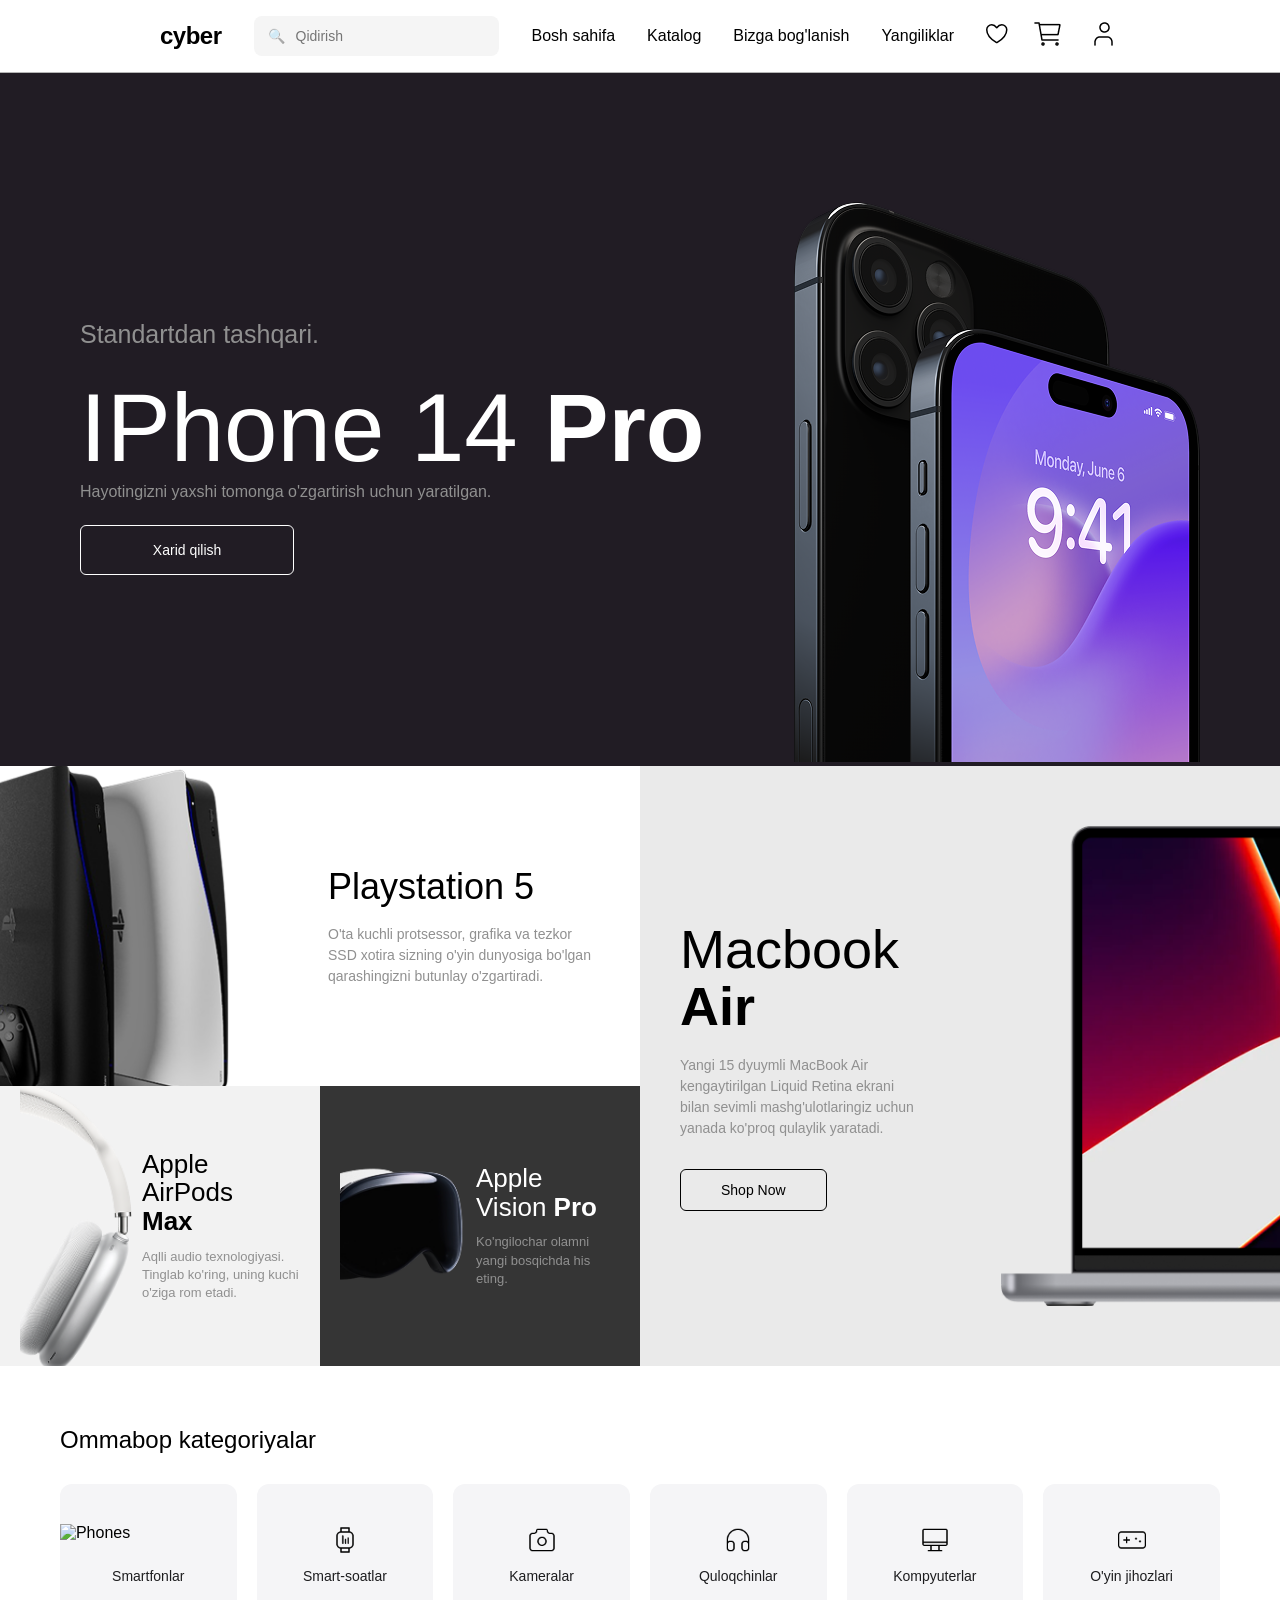
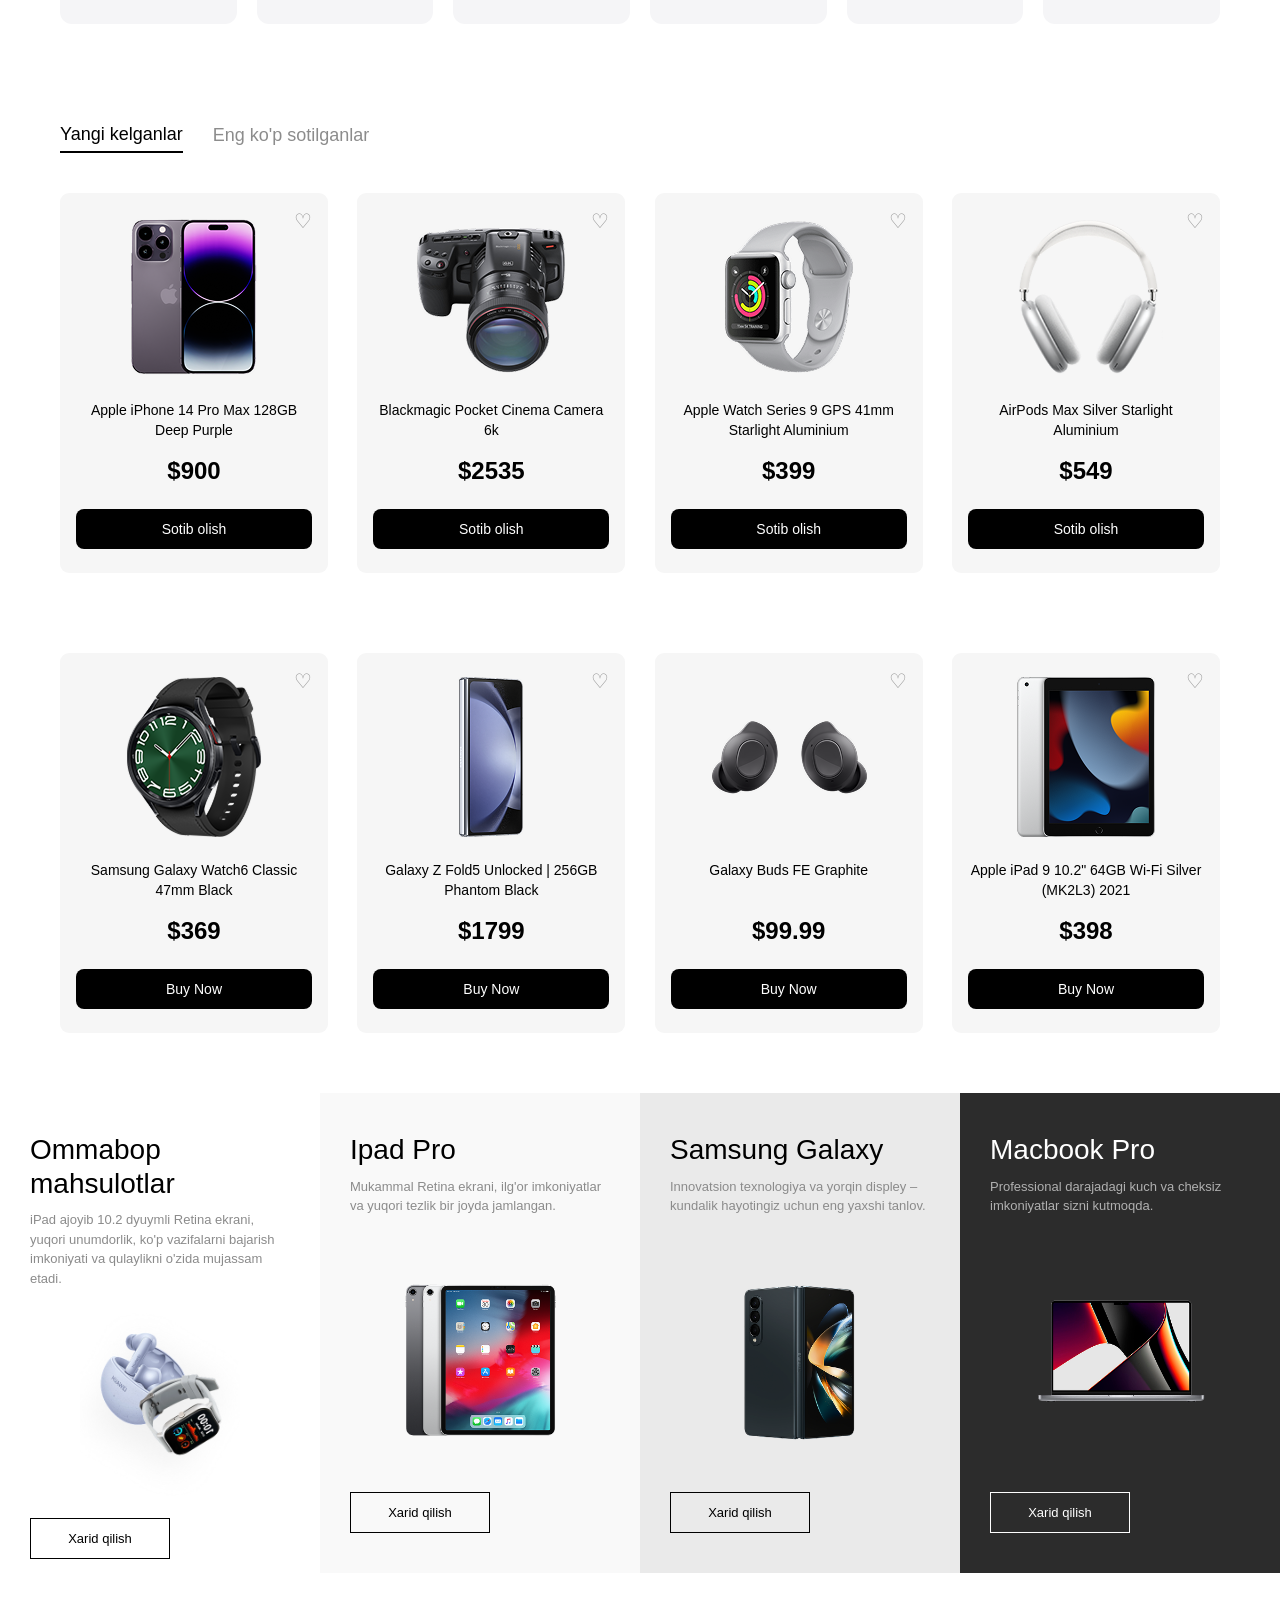
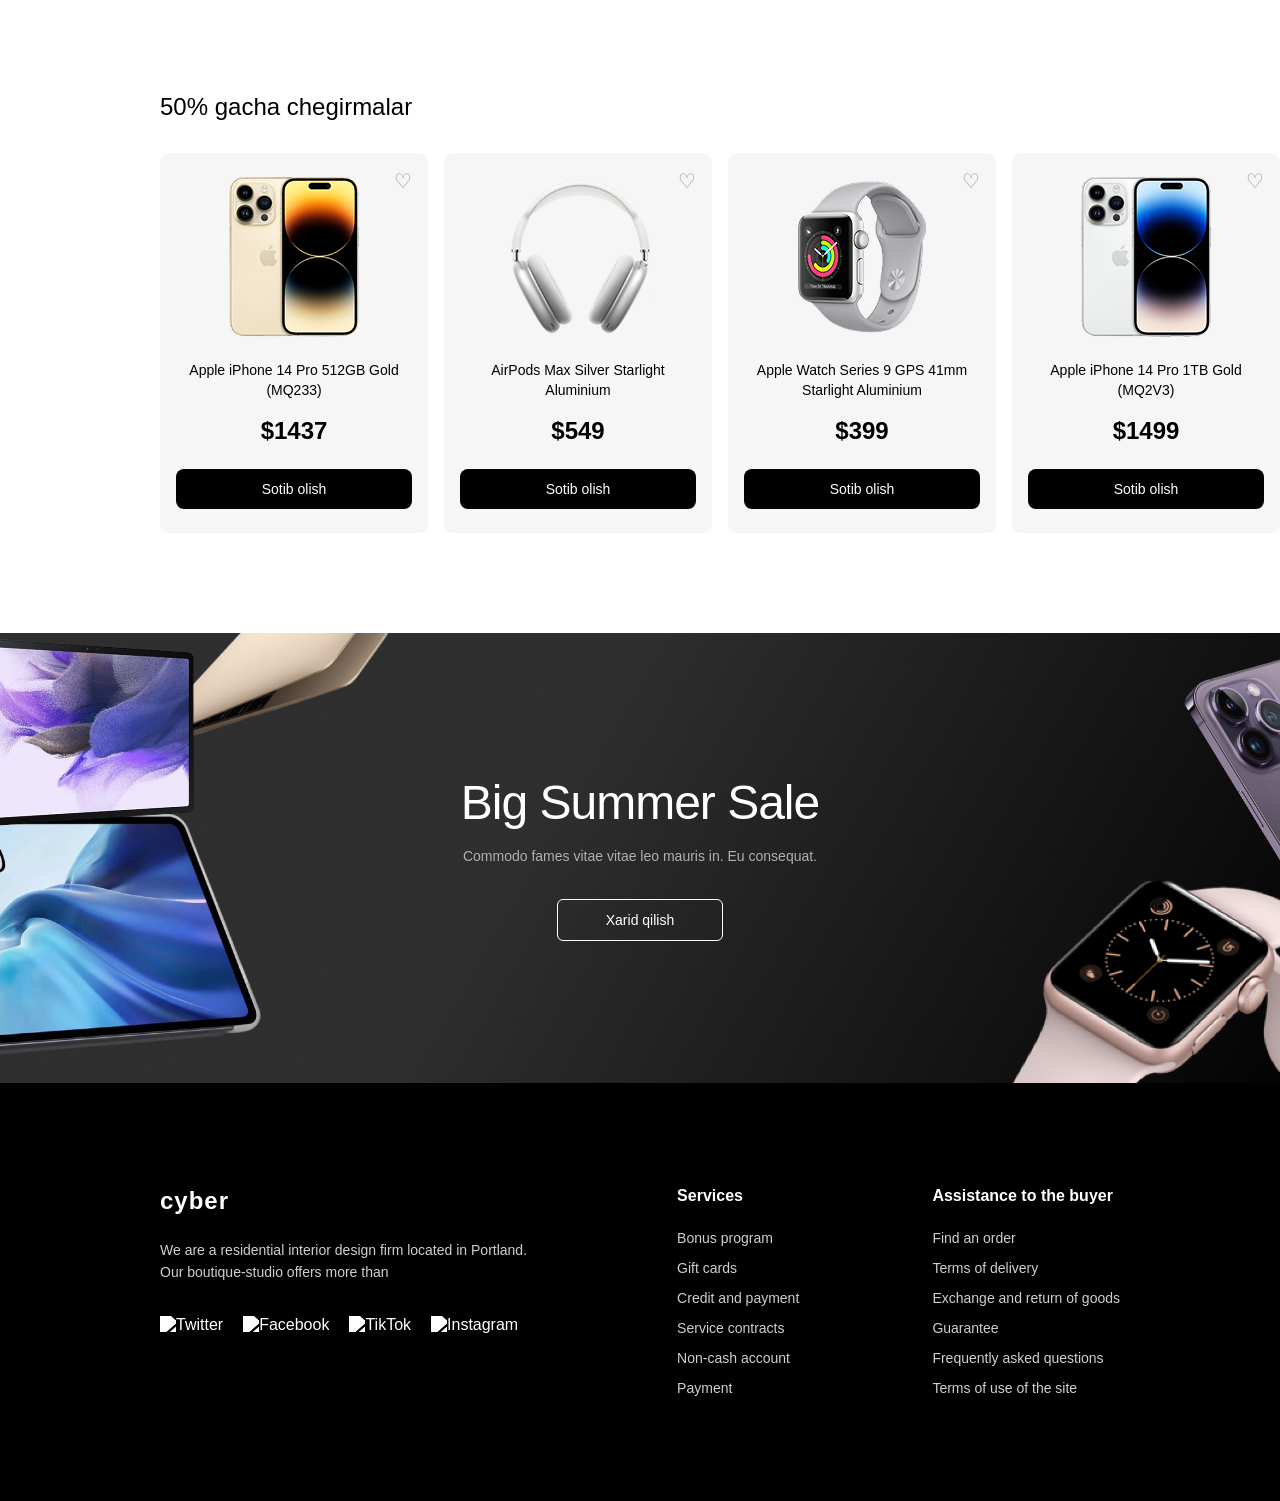
==== index.html @ 82183ee5 "loiha" ====
<!DOCTYPE html>
<html lang="en">

<head>
    <meta charset="UTF-8">
    <meta name="viewport" content="width=device-width, initial-scale=1.0">
    <title>Document</title>
    <link rel="stylesheet" href="./style.css">
    <script src="https://cdnjs.cloudflare.com/ajax/libs/jquery/3.6.0/jquery.min.js"></script>

    <link rel="stylesheet" href="https://cdnjs.cloudflare.com/ajax/libs/OwlCarousel2/2.3.4/assets/owl.carousel.min.css">
    <link rel="stylesheet"
        href="https://cdnjs.cloudflare.com/ajax/libs/OwlCarousel2/2.3.4/assets/owl.theme.default.min.css">
</head>

<body>
    <header class="header">
        <div class="header-container">
            <a href="index.html" class="logo">cyber</a>
            <div class="search-box">
                <input type="text" placeholder="Qidirish">
            </div>
            <nav class="nav">
                <a href="index.html">Bosh sahifa</a>
                <a href="products.html" class="ctive">Katalog</a>
                <a href="details.html">Bizga bog'lanish</a>
                <a href="#">Yangiliklar</a>
            </nav>
            <div class="header-icons">
                <a href="#"><img src="./images/Vector.svg" alt=""></a>
                <a href="#"><img src="./images/Cart.png" alt=""></a>
                <a href="#"><img src="./images/User.png" alt=""></a>
            </div>
        </div>
    </header>
    <main>
        <section id="hero">
            <div class="shop">
                <div class="left-side">
                    <p>Standartdan tashqari.</p>
                    <h1>IPhone 14 <span class="Pro">Pro</span></h1>
                    <p> Hayotingizni yaxshi tomonga o'zgartirish uchun yaratilgan.</p>
                    <form action="products.html">
                        <button type="submit" class="buy-btn">Xarid qilish</button>
                    </form>
                </div>
                <div class="right-side">
                    <img src="./images/Iphone Image.png" alt="">
                </div>
            </div>
        </section>
        <section class="hero-section">
            <div class="hero-container">

                <div class="hero-left">
                    <div class="hero-card hero-card--ps5">
                        <div class="hero-card__image-wrapper">
                            <img class="hero-card__image" src="./images/PlayStation.png" alt="PlayStation 5">
                        </div>
                        <div class="hero-card__content">
                            <h2 class="hero-card__title">Playstation 5</h2>
                            <p class="hero-card__description">O'ta kuchli protsessor, grafika va tezkor SSD xotira
                                sizning o'yin dunyosiga bo'lgan qarashingizni butunlay o'zgartiradi.</p>
                        </div>
                    </div>

                    <div class="hero-bottom-grid">
                        <div class="hero-card hero-card--airpods">
                            <div class="hero-card__image-wrapper">
                                <img class="hero-card__image" src="./images/hero__gnfk5g59t0qe_xlarge_2x 1.png"
                                    alt="Apple AirPods Max">
                            </div>
                            <div class="hero-card__content">
                                <h2 class="hero-card__title">Apple<br>AirPods<br><strong>Max</strong></h2>
                                <p class="hero-card__description">Aqlli audio texnologiyasi. Tinglab ko'ring, uning
                                    kuchi o'ziga rom etadi.</p>
                            </div>
                        </div>

                        <div class="hero-card hero-card--vision">
                            <div class="hero-card__image-wrapper">
                                <img class="hero-card__image" src="./images/image 36.png" alt="Apple Vision Pro">
                            </div>
                            <div class="hero-card__content">
                                <h2 class="hero-card__title">Apple<br>Vision <strong>Pro</strong></h2>
                                <p class="hero-card__description">Ko'ngilochar olamni yangi bosqichda his eting.</p>
                            </div>
                        </div>
                    </div>
                </div>

                <div class="hero-right">
                    <div class="hero-card hero-card--macbook">
                        <div class="hero-card__content">
                            <h2 class="hero-card__title">Macbook<br><strong>Air</strong></h2>
                            <p class="hero-card__description">Yangi 15 dyuymli MacBook Air kengaytirilgan Liquid Retina
                                ekrani bilan sevimli mashg'ulotlaringiz uchun yanada ko'proq qulaylik yaratadi.</p>
                            <button class="hero-card__btn">Shop Now</button>
                        </div>
                        <div class="hero-card__image-wrapper">
                            <img class="hero-card__image" src="./images/MacBook Pro 14.png" alt="MacBook Air">
                        </div>
                    </div>
                </div>

            </div>
        </section>
        <section class="category-section">
            <div class="category-container">
                <div class="category-header">
                    <h2>Ommabop kategoriyalar</h2>
                </div>
                <div class="owl-carousel owl-theme category-carousel">
                    <div class="category-card">
                        <img src="./images/phones.png" alt="Phones">
                        <span>Smartfonlar</span>
                    </div>
                    <div class="category-card">
                        <img src="./images/Smart Watches.png" alt="Smart Watches">
                        <span>Smart-soatlar</span>
                    </div>
                    <div class="category-card">
                        <img src="./images/Cameras.png" alt="Cameras">
                        <span>Kameralar</span>
                    </div>
                    <div class="category-card">
                        <img src="./images/Headphones.png" alt="Headphones">
                        <span>Quloqchinlar</span>
                    </div>
                    <div class="category-card">
                        <img src="./images/Computers.png" alt="Computers">
                        <span>Kompyuterlar</span>
                    </div>
                    <div class="category-card">
                        <img src="./images/Gaming.png" alt="Gaming">
                        <span>O'yin jihozlari</span>
                    </div>
                </div>
            </div>
        </section>
        <section class="products-section">
            <div class="products-container">

                <div class="products-tabs">
                    <button class="tab-btn active">Yangi kelganlar</button>
                    <button class="tab-btn">Eng ko'p sotilganlar</button>
                    <button class="tab-btn"></button>
                </div>

                <div class="products-grid">
                    <div class="product-card">
                        <button class="wishlist-btn">♡</button>
                        <div class="product-img-box">
                            <img src="./images/Iphone 14 pro 1.png" alt="iPhone 14 Pro">
                        </div>
                        <h3 class="product-title">Apple iPhone 14 Pro Max 128GB Deep Purple</h3>
                        <div class="product-price">$900</div>
                        <form action="./products.html">
                            <button type="submit" class="buy-btn">Sotib olish</button>
                        </form>
                    </div>
                    <div class="product-card">
                        <button class="wishlist-btn">♡</button>
                        <div class="product-img-box">
                            <img src="./images/Iphone 14 pro 1 (1).png" alt="Camera">
                        </div>
                        <h3 class="product-title">Blackmagic Pocket Cinema Camera 6k</h3>
                        <div class="product-price">$2535</div>
                        <form action="./products.html">
                            <button type="submit" class="buy-btn">Sotib olish</button>
                        </form>
                    </div>
                    <div class="product-card">
                        <button class="wishlist-btn">♡</button>
                        <div class="product-img-box">
                            <img src="./images/Iphone 14 pro 1 (2).png" alt="Apple Watch">
                        </div>
                        <h3 class="product-title">Apple Watch Series 9 GPS 41mm Starlight Aluminium</h3>
                        <div class="product-price">$399</div>
                        <form action="./products.html">
                            <button type="submit" class="buy-btn">Sotib olish</button>
                        </form>
                    </div>
                    <div class="product-card">
                        <button class="wishlist-btn">♡</button>
                        <div class="product-img-box">
                            <img src="./images/Iphone 14 pro 1 (3).png" alt="AirPods Max">
                        </div>
                        <h3 class="product-title">AirPods Max Silver Starlight Aluminium</h3>
                        <div class="product-price">$549</div>
                        <form action="./products.html">
                            <button type="submit" class="buy-btn">Sotib olish</button>
                        </form>
                    </div>

                </div>
            </div>
        </section>
        <section class="products-section">
            <div class="products-container">

                <div class="products-grid">
                    <div class="product-card">
                        <button class="wishlist-btn">♡</button>
                        <div class="product-img-box">
                            <img src="./images/Iphone 14 pro 1 (4).png" alt="Samsung Galaxy Watch">
                        </div>
                        <h3 class="product-title">Samsung Galaxy Watch6 Classic 47mm Black</h3>
                        <div class="product-price">$369</div>
                        <form action="./products.html">
                            <button type="submit" class="buy-btn">Buy Now</button>
                        </form>
                    </div>
                    <div class="product-card">
                        <button class="wishlist-btn">♡</button>
                        <div class="product-img-box">
                            <img src="./images/Iphone 14 pro 1 (5).png" alt="Galaxy Z Fold5">
                        </div>
                        <h3 class="product-title">Galaxy Z Fold5 Unlocked | 256GB Phantom Black</h3>
                        <div class="product-price">$1799</div>
                        <form action="./products.html">
                            <button type="submit" class="buy-btn">Buy Now</button>
                        </form>
                    </div>
                    <div class="product-card">
                        <button class="wishlist-btn">♡</button>
                        <div class="product-img-box">
                            <img src="./images/Iphone 14 pro 1 (6).png" alt="Galaxy Buds FE">
                        </div>
                        <h3 class="product-title">Galaxy Buds FE Graphite</h3>
                        <div class="product-price">$99.99</div>
                        <form action="./products.html">
                            <button type="submit" class="buy-btn">Buy Now</button>
                        </form>
                    </div>
                    <div class="product-card">
                        <button class="wishlist-btn">♡</button>
                        <div class="product-img-box">
                            <img src="./images/Iphone 14 pro 1 (7).png" alt="Apple iPad">
                        </div>
                        <h3 class="product-title">Apple iPad 9 10.2" 64GB Wi-Fi Silver (MK2L3) 2021</h3>
                        <div class="product-price">$398</div>
                        <form action="./products.html">
                            <button type="submit" class="buy-btn">Buy Now</button>
                        </form>
                    </div>

                </div>
            </div>
            <section class="popular-section">
                <div class="popular-container">
                    <div class="popular-grid">

                        <div class="popular-card popular-card-1">
                            <div class="popular-content">
                                <h3 class="popular-title">Ommabop<br>mahsulotlar</h3>
                                <p class="popular-desc">iPad ajoyib 10.2 dyuymli Retina ekrani, yuqori unumdorlik, ko'p
                                    vazifalarni bajarish imkoniyati va qulaylikni o'zida mujassam etadi.</p>
                            </div>
                            <div class="popular-img-box">
                                <img src="./images/Group 1.png" alt="Popular Products">
                            </div>
                            <button class="shop-btn">Xarid qilish</button>
                        </div>

                        <div class="popular-card popular-card-2">
                            <div class="popular-content">
                                <h3 class="popular-title">Ipad Pro</h3>
                                <p class="popular-desc">Mukammal Retina ekrani, ilg'or imkoniyatlar va yuqori tezlik bir
                                    joyda jamlangan.</p>
                            </div>
                            <div class="popular-img-box">
                                <img src="./images/image 64.png" alt="Ipad Pro">
                            </div>
                            <button class="shop-btn">Xarid qilish</button>
                        </div>

                        <div class="popular-card popular-card-3">
                            <div class="popular-content">
                                <h3 class="popular-title">Samsung Galaxy</h3>
                                <p class="popular-desc">Innovatsion texnologiya va yorqin displey – kundalik hayotingiz
                                    uchun eng yaxshi tanlov.</p>
                            </div>
                            <div class="popular-img-box">
                                <img src="./images/image 41.png" alt="Samsung Galaxy">
                            </div>
                            <button class="shop-btn">Xarid qilish</button>
                        </div>

                        <div class="popular-card popular-card-4">
                            <div class="popular-content">
                                <h3 class="popular-title">Macbook Pro</h3>
                                <p class="popular-desc">Professional darajadagi kuch va cheksiz imkoniyatlar sizni
                                    kutmoqda.</p>
                            </div>
                            <div class="popular-img-box">
                                <img src="./images/Macbook 1.png" alt="Macbook Pro">
                            </div>
                            <button class="shop-btn shop-btn-light">Xarid qilish</button>
                        </div>

                    </div>
                </div>
            </section>
            <section class="discounts-section">
                <div class="discounts-container">
                    <h2 class="discounts-title">50% gacha chegirmalar</h2>

                    <div class="products-grid">

                        <div class="product-card">
                            <button class="wishlist-btn">♡</button>
                            <div class="product-img-box">
                                <img src="./images/Iphone 14 pro 1 (8).png" alt="Apple iPhone 14 Pro 512GB Gold">
                            </div>
                            <h3 class="product-title">Apple iPhone 14 Pro 512GB Gold (MQ233)</h3>
                            <div class="product-price">$1437</div>
                            <form action="./products.html">
                                <button type="submit" class="buy-btn">Sotib olish</button>
                            </form>
                        </div>

                        <div class="product-card">
                            <button class="wishlist-btn">♡</button>
                            <div class="product-img-box">
                                <img src="./images/Iphone 14 pro 1 (9).png" alt="AirPods Max Silver">
                            </div>
                            <h3 class="product-title">AirPods Max Silver Starlight Aluminium</h3>
                            <div class="product-price">$549</div>
                            <form action="./products.html">
                                <button type="submit" class="buy-btn">Sotib olish</button>
                            </form>
                        </div>

                        <div class="product-card">
                            <button class="wishlist-btn">♡</button>
                            <div class="product-img-box">
                                <img src="./images/Iphone 14 pro 1 (10).png" alt="Apple Watch Series 9">
                            </div>
                            <h3 class="product-title">Apple Watch Series 9 GPS 41mm Starlight Aluminium</h3>
                            <div class="product-price">$399</div>
                            <form action="./products.html">
                                <button type="submit" class="buy-btn">Sotib olish</button>
                            </form>
                        </div>

                        <div class="product-card">
                            <button class="wishlist-btn">♡</button>
                            <div class="product-img-box">
                                <img src="./images/Iphone 14 pro 1 (11).png" alt="Apple iPhone 14 Pro 1TB Gold">
                            </div>
                            <h3 class="product-title">Apple iPhone 14 Pro 1TB Gold (MQ2V3)</h3>
                            <div class="product-price">$1499</div>
                            <form action="./products.html">
                                <button type="submit" class="buy-btn">Sotib olish</button>
                            </form>
                        </div>

                    </div>
                </div>
            </section>
        </section>
        <section class="summer-sale-section">
            <div class="summer-sale-container">
                <div class="summer-sale-content">
                    <h2 class="summer-sale-title">Big Summer Sale</h2>
                    <p class="summer-sale-desc">Commodo fames vitae vitae leo mauris in. Eu consequat.</p>
                    <form action="products.html">
                        <button type="submit" class="summer-sale-btn">Xarid qilish</button>
                    </form>
                </div>
            </div>
        </section>
        <footer class="footer-section">
            <div class="footer-container">
                <div class="footer-col-brand">
                    <a href="#" class="footer-logo">cyber</a>
                    <p class="footer-desc">
                        We are a residential interior design firm located in Portland. Our boutique-studio offers more
                        than
                    </p>
                    <div class="social-links">
                        <a href="#" class="social-icon"><img src="./images/twitter.png" alt="Twitter"></a>
                        <a href="#" class="social-icon"><img src="./images/facebook.png" alt="Facebook"></a>
                        <a href="#" class="social-icon"><img src="./images/tiktok.png" alt="TikTok"></a>
                        <a href="#" class="social-icon"><img src="./images/instagram.png" alt="Instagram"></a>
                    </div>
                </div>
                <div class="footer-col">
                    <h3 class="footer-title">Services</h3>
                    <ul class="footer-menu">
                        <li><a href="#">Bonus program</a></li>
                        <li><a href="#">Gift cards</a></li>
                        <li><a href="#">Credit and payment</a></li>
                        <li><a href="#">Service contracts</a></li>
                        <li><a href="#">Non-cash account</a></li>
                        <li><a href="#">Payment</a></li>
                    </ul>
                </div>
                <div class="footer-col">
                    <h3 class="footer-title">Assistance to the buyer</h3>
                    <ul class="footer-menu">
                        <li><a href="#">Find an order</a></li>
                        <li><a href="#">Terms of delivery</a></li>
                        <li><a href="#">Exchange and return of goods</a></li>
                        <li><a href="#">Guarantee</a></li>
                        <li><a href="#">Frequently asked questions</a></li>
                        <li><a href="#">Terms of use of the site</a></li>
                    </ul>
                </div>

            </div>
        </footer>
    </main>




    <script src="https://cdnjs.cloudflare.com/ajax/libs/OwlCarousel2/2.3.4/owl.carousel.min.js"></script>

    <script>
        $(document).ready(function () {
            $(".category-carousel").owlCarousel({
                loop: true,
                margin: 20,
                nav: true,
                dots: false,
                autoplay: true,
                autoplayTimeout: 3000,
                responsive: {
                    0: { items: 2 },
                    600: { items: 4 },
                    1000: { items: 6 }
                }
            });
        });
    </script>
</body>

</html>
---- style.css ----
* {
    margin: 0;
    padding: 0;
    box-sizing: border-box;
    font-family: sans-serif;
}

.container {
    width: 1440px;
    margin-left: auto;
    margin-right: auto;
}

ul {
    display: flex;
    gap: 52px;
    list-style: none;
}

a {
    text-decoration: none;
    color: black;
}

.navbar {
    width: 1440px;
    z-index: 1;
    background-color: white;
    position: fixed;
    padding: 26px 160px;
    gap: 56px;
    display: flex;
    align-items: center;
    justify-content: space-between;
}

.product-card form {
    width: 100%;
}

.left-side form {
    width: 30%;
}

.hero-card__content form {
    width: 40%;
}

.buy-btn {
    width: 100%;
    background-color: #000000;
    color: #ffffff;
    border: none;
    border-radius: 8px;
    padding: 12px 0;
    font-size: 14px;
    font-weight: 500;
    cursor: pointer;
    transition: background-color 0.2s;
}

.header {
    position: fixed;
    z-index: 1;
    width: 100%;
    background-color: #ffffff;
    border-bottom: 1px solid #b5b5b5;
    padding: 16px 0;
}

.header-container {
    max-width: 1440px;
    margin: 0 auto;
    padding: 0 160px;
    display: flex;
    align-items: center;
    justify-content: space-between;
    gap: 32px;
}

.logo {
    font-size: 24px;
    font-weight: 700;
    color: #000000;
    text-decoration: none;
    letter-spacing: -0.5px;
}

.search-box {
    flex: 1;
    max-width: 372px;
    position: relative;
}

.search-box input {
    width: 100%;
    padding: 12px 16px 12px 42px;
    background-color: #f5f5f5;
    border: none;
    border-radius: 8px;
    font-size: 14px;
    outline: none;
}

.search-box::before {
    content: "🔍";
    position: absolute;
    left: 14px;
    top: 50%;
    transform: translateY(-50%);
    font-size: 14px;
    opacity: 0.5;
}

.nav {
    display: flex;
    align-items: center;
    gap: 32px;
}

.nav a {
    font-size: 16px;
    font-weight: 500;
    color: #000000;
    text-decoration: none;
    transition: opacity 0.2s;
}

.nav a:hover {
    opacity: 0.7;
}

.nav a.active {
    font-weight: 600;
}

.header-icons {
    display: flex;
    align-items: center;
    gap: 24px;
}

.header-icons a {
    font-size: 20px;
    text-decoration: none;
    color: #000000;
}

#hero {
    background-color: #211C24;
}

.shop {
    display: flex;
    align-items: center;
    justify-content: center;
}

.left-side {
    width: 714px;
    height: 256px;
}

.left-side p {
    color: #909090;
}

.left-side p:first-child {
    font-size: 25px;
}

.left-side p:last-child {
    margin-top: 24px;
    font-size: 25px;
}

.left-side h1 {
    margin-top: 24px;
    font-size: 96px;
    font-weight: 100;
    color: white;
}

.Pro {
    font-size: 96px;
    font-weight: 600;
}


.left-side button {
    cursor: pointer;
    padding: 16px 56px;
    background-color: #211C24;
    color: white;
    border: 1px solid white;
    border-radius: 6px;
    margin-top: 24px;
}

#hero {
    padding-top: 130px;
}

.hero-section {
    width: 100%;
    background-color: #ffffff;
}

.hero-container {
    display: flex;
    width: 100%;
    max-width: 1440px;
    margin: 0 auto;
}

.hero-left {
    display: flex;
    flex-direction: column;
    width: 50%;
}

.hero-right {
    width: 50%;
}

.hero-card {
    display: flex;
    align-items: center;
    overflow: hidden;
}

.hero-card--ps5 {
    background-color: #ffffff;
    height: 320px;
}

.hero-card--ps5 .hero-card__image-wrapper {
    width: 45%;
    height: 100%;
}

.hero-card--ps5 .hero-card__image {
    width: 100%;
    height: 100%;
    object-fit: cover;
}

.hero-card--ps5 .hero-card__content {
    width: 55%;
    padding: 40px;
}

.hero-card--ps5 .hero-card__title {
    font-size: 36px;
    font-weight: 500;
    color: #000000;
    margin-bottom: 16px;
}

.hero-card--ps5 .hero-card__description {
    font-size: 14px;
    color: #909090;
    line-height: 1.5;
}

.hero-bottom-grid {
    display: flex;
    height: 280px;
}

.hero-card--airpods {
    width: 50%;
    background-color: #edd2d81a;
    background: #f2f2f2;
    padding: 20px;
    position: relative;
}

.hero-card--airpods .hero-card__image-wrapper {
    width: 40%;
    height: 100%;
    display: flex;
    align-items: center;
}

.hero-card--airpods .hero-card__image {
    width: 100%;
    object-fit: contain;
}

.hero-card--airpods .hero-card__content {
    width: 60%;
    padding-left: 10px;
}

.hero-card--airpods .hero-card__title {
    font-size: 26px;
    font-weight: 300;
    color: #000000;
    line-height: 1.1;
    margin-bottom: 12px;
}

.hero-card--airpods .hero-card__title strong {
    font-weight: 600;
}

.hero-card--airpods .hero-card__description {
    font-size: 13px;
    color: #909090;
    line-height: 1.4;
}

.hero-card--vision {
    width: 50%;
    background-color: #353535;
    padding: 20px;
}

.hero-card--vision .hero-card__image-wrapper {
    width: 45%;
    height: 100%;
    display: flex;
    align-items: center;
}

.hero-card--vision .hero-card__image {
    width: 100%;
    object-fit: contain;
}

.hero-card--vision .hero-card__content {
    width: 55%;
    padding-left: 10px;
}

.hero-card--vision .hero-card__title {
    font-size: 26px;
    font-weight: 300;
    color: #ffffff;
    line-height: 1.1;
    margin-bottom: 12px;
}

.hero-card--vision .hero-card__title strong {
    font-weight: 600;
}


.hero-card--vision .hero-card__description {
    font-size: 13px;
    color: #909090;
    line-height: 1.4;
}

.hero-card--macbook {
    background-color: #edd2d81a;
    background: #edd2d81a;
    background-color: #eaeaea;
    height: 600px;
    position: relative;
    justify-content: space-between;
}

.hero-card--macbook .hero-card__content {
    width: 50%;
    padding: 60px 40px;
}

.hero-card--macbook .hero-card__title {
    font-size: 54px;
    font-weight: 300;
    color: #000000;
    line-height: 1.05;
    margin-bottom: 20px;
}

.hero-card--macbook .hero-card__title strong {
    font-weight: 600;
}

.hero-card--macbook .hero-card__description {
    font-size: 14px;
    color: #909090;
    line-height: 1.5;
    margin-bottom: 30px;
}

.hero-card--macbook .hero-card__btn {
    padding: 12px 40px;
    background-color: transparent;
    border: 1px solid #000000;
    border-radius: 6px;
    font-size: 14px;
    font-weight: 500;
    cursor: pointer;
}

.hero-card--macbook .hero-card__image-wrapper {
    width: 50%;
    height: 100%;
    display: flex;
    align-items: center;
    justify-content: flex-end;
}

.hero-card--macbook .hero-card__image {
    height: 80%;
    object-fit: contain;
}

.category-section {
    width: 100%;
    padding: 60px 0;
    background-color: #ffffff;
}

.category-container {
    max-width: 1200px;
    margin: 0 auto;
    padding: 0 20px;
}

.category-header {
    margin-bottom: 30px;
}

.category-header h2 {
    font-size: 24px;
    font-weight: 500;
    color: #000;
}

.category-card {
    height: 140px;
    background-color: #f5f5f7;
    border-radius: 12px;
    display: flex;
    flex-direction: column;
    align-items: center;
    justify-content: center;
    gap: 12px;
    cursor: pointer;
    transition: background 0.2s, transform 0.2s;
}

.category-card:hover {
    background-color: #ededef;
    transform: translateY(-4px);
}

.category-card img {
    width: 32px;
    height: 32px;
    object-fit: contain;
}

.category-card span {
    font-size: 14px;
    font-weight: 500;
    color: #1d1d1f;
}

.products-section {
    width: 100%;
    padding: 60px 0;
    background-color: #ffffff;
}

.products-container {
    max-width: 1200px;
    margin: 0 auto;
    padding: 0 20px;
}

/* Tablar dizayni */
.products-tabs {
    display: flex;
    gap: 30px;
    margin-bottom: 40px;
}

.tab-btn {
    background: none;
    border: none;
    font-size: 18px;
    font-weight: 500;
    color: #8c8c8c;
    cursor: pointer;
    padding-bottom: 6px;
    transition: color 0.2s;
}

.tab-btn.active {
    color: #000000;
    border-bottom: 2px solid #000000;
}

/* 4 turg'un ustunli Grid */
.products-grid {
    display: grid;
    grid-template-columns: repeat(4, 1fr);
    gap: 20px;
}

/* Mahsulot kartochkasi */
.product-card {
    background-color: #f6f6f6;
    border-radius: 9px;
    padding: 24px 16px;
    display: flex;
    flex-direction: column;
    align-items: center;
    position: relative;
    transition: transform 0.2s, box-shadow 0.2s;
}

.product-card:hover {
    transform: translateY(-4px);
    box-shadow: 0 10px 20px rgba(0, 0, 0, 0.05);
}

/* Sevimlilar ( Yurakcha ) tugmasi */
.wishlist-btn {
    position: absolute;
    top: 16px;
    right: 16px;
    background: none;
    border: none;
    font-size: 20px;
    color: #909090;
    cursor: pointer;
}

/* Rasm qutisi (Figma bo'yicha 160x160) */
.product-img-box {
    width: 160px;
    height: 160px;
    display: flex;
    align-items: center;
    justify-content: center;
    margin-bottom: 24px;
}

.product-img-box img {
    max-width: 100%;
    max-height: 100%;
    object-fit: contain;
}

/* Mahsulot nomi */
.product-title {
    font-size: 14px;
    font-weight: 500;
    color: #000000;
    text-align: center;
    height: 40px;
    overflow: hidden;
    margin-bottom: 16px;
    line-height: 1.4;
}

/* Narxi */
.product-price {
    font-size: 20px;
    font-weight: 600;
    color: #000000;
    margin-bottom: 20px;
}

/* Buy Now tugmasi */
.buy-btn {
    width: 100%;
    background-color: #000000;
    color: #ffffff;
    border: none;
    border-radius: 6px;
    padding: 12px 0;
    font-size: 14px;
    font-weight: 500;
    cursor: pointer;
    transition: background-color 0.2s;
}

.buy-btn:hover {
    background-color: #333333;
}

.products-section {
    width: 100%;
    padding: 40px 0;
    background-color: #ffffff;
}

.products-container {
    max-width: 1200px;
    margin: 0 auto;
    padding: 0 20px;
}

.products-grid {
    display: grid;
    grid-template-columns: repeat(4, 1fr);
    gap: 20px;
}

.product-card {
    background-color: #f6f6f6;
    border-radius: 9px;
    padding: 24px 16px;
    display: flex;
    flex-direction: column;
    align-items: center;
    position: relative;
    transition: transform 0.2s, box-shadow 0.2s;
}

.product-card:hover {
    transform: translateY(-4px);
    box-shadow: 0 10px 20px rgba(0, 0, 0, 0.05);
    transform: scale(0.02);
}

.wishlist-btn {
    position: absolute;
    top: 16px;
    right: 16px;
    background: none;
    border: none;
    font-size: 20px;
    color: #909090;
    cursor: pointer;
}

.product-img-box {
    width: 160px;
    height: 160px;
    display: flex;
    align-items: center;
    justify-content: center;
    margin-bottom: 24px;
}

.product-img-box img {
    max-width: 100%;
    max-height: 100%;
    object-fit: contain;
}

.product-title {
    font-size: 14px;
    font-weight: 500;
    color: #000000;
    text-align: center;
    height: 40px;
    overflow: hidden;
    margin-bottom: 16px;
    line-height: 1.4;
}

.product-price {
    font-size: 20px;
    font-weight: 600;
    color: #000000;
    margin-bottom: 20px;
}

.buy-btn {
    width: 100%;
    background-color: #000000;
    color: #ffffff;
    border: none;
    border-radius: 6px;
    padding: 12px 0;
    font-size: 14px;
    font-weight: 500;
    cursor: pointer;
    transition: background-color 0.2s;
}

.buy-btn:hover {
    background-color: #333333;
}

.popular-section {
    width: 100%;
    padding: 60px 0;
    background-color: #ffffff;
}

.popular-container {
    max-width: 1200px;
    margin: 0 auto;
    padding: 0 20px;
}

.popular-grid {
    display: grid;
    grid-template-columns: repeat(4, 1fr);
    gap: 20px;
}

.popular-card {
    border-radius: 12px;
    padding: 30px 24px;
    display: flex;
    flex-direction: column;
    justify-content: space-between;
    height: 440px;
    position: relative;
    overflow: hidden;
}

.popular-card--light {
    background-color: #f9f9f9;
}

.popular-card--dark {
    background-color: #2c2c2c;
    color: #ffffff;
}

.popular-content {
    margin-bottom: 20px;
}

.popular-title {
    font-size: 26px;
    font-weight: 500;
    margin-bottom: 12px;
    line-height: 1.2;
}

.popular-card--dark .popular-title {
    color: #ffffff;
}

.popular-desc {
    font-size: 13px;
    color: #8b8b8b;
    line-height: 1.5;
}

.popular-img-box {
    width: 100%;
    height: 160px;
    display: flex;
    align-items: center;
    justify-content: center;
    margin: 15px 0;
}

.popular-img-box img {
    max-width: 100%;
    max-height: 100%;
    object-fit: contain;
}

.popular-form {
    width: 100%;
}

.shop-btn {
    width: 100%;
    background-color: transparent;
    color: #000000;
    border: 1px solid #000000;
    border-radius: 6px;
    padding: 12px 0;
    font-size: 14px;
    font-weight: 500;
    cursor: pointer;
    transition: all 0.2s;
}

.shop-btn:hover {
    background-color: #000000;
    color: #ffffff;
}

.shop-btn--light {
    color: #ffffff;
    border-color: #ffffff;
}

.shop-btn--light:hover {
    background-color: #ffffff;
    color: #000000;
}

.popular-section {
    width: 100%;
    padding: 60px 0;
    background-color: #ffffff;
}

.popular-container {
    max-width: 1440px;
    margin: 0 auto;
    padding: 0;
}

.popular-grid {
    display: grid;
    grid-template-columns: repeat(4, 1fr);
    gap: 0;
}

.popular-card {
    border-radius: 0;
    padding: 40px 30px;
    display: flex;
    flex-direction: column;
    justify-content: space-between;
    height: 480px;
}

.popular-card-1 {
    background-color: #ffffff;
}

.popular-card-2 {
    background-color: #f9f9f9;
}

.popular-card-3 {
    background-color: #eaeaea;
}

.popular-card-4 {
    background-color: #2c2c2c;
    color: #ffffff;
}

.popular-content {
    margin-bottom: 10px;
}

.popular-title {
    font-size: 28px;
    font-weight: 500;
    margin-bottom: 10px;
    line-height: 1.2;
}

.popular-card-4 .popular-title {
    color: #ffffff;
}

.popular-desc {
    font-size: 13px;
    color: #8b8b8b;
    line-height: 1.5;
}

.popular-card-4 .popular-desc {
    color: #b0b0b0;
}

.popular-img-box {
    width: 100%;
    height: 200px;
    display: flex;
    align-items: center;
    justify-content: center;
    margin: 10px 0;
}

.popular-img-box img {
    width: 360px;
    height: 376px;
    max-width: 100%;
    max-height: 100%;
    object-fit: contain;
}

.shop-btn {
    width: 140px;
    background-color: transparent;
    color: #000000;
    border: 1px solid #000000;
    border-radius: 0;
    padding: 12px 0;
    font-size: 13px;
    font-weight: 500;
    cursor: pointer;
    transition: all 0.2s;
}

.shop-btn:hover {
    background-color: #000000;
    color: #ffffff;
}

.shop-btn-light {
    color: #ffffff;
    border-color: #ffffff;
}

.shop-btn-light:hover {
    background-color: #ffffff;
    color: #000000;
}

.discounts-section {
    width: 100%;
    padding: 60px 0;
    background-color: #ffffff;
}

.discounts-container {
    max-width: 1440px;
    margin: 0 auto;
    padding: 0 20px;
}

.discounts-title {
    font-size: 24px;
    font-weight: 500;
    margin-bottom: 30px;
    color: #000000;
}

.products-grid {
    display: grid;
    grid-template-columns: repeat(4, 1fr);
    gap: 0;
}

.product-card {
    background-color: #f6f6f6;
    border-radius: 0;
    padding: 24px 16px;
    display: flex;
    flex-direction: column;
    align-items: center;
    position: relative;
    transition: transform 0.2s, box-shadow 0.2s;
}

.product-card:hover {
    transform: translateY(-4px);
    box-shadow: 0 10px 20px rgba(0, 0, 0, 0.05);
}

.wishlist-btn {
    position: absolute;
    top: 16px;
    right: 16px;
    background: none;
    border: none;
    font-size: 20px;
    color: #909090;
    cursor: pointer;
}

.product-img-box {
    width: 160px;
    height: 160px;
    display: flex;
    align-items: center;
    justify-content: center;
    margin-bottom: 24px;
}

.product-img-box img {
    max-width: 100%;
    max-height: 100%;
    object-fit: contain;
}

.product-title {
    font-size: 14px;
    font-weight: 500;
    color: #000000;
    text-align: center;
    height: 40px;
    overflow: hidden;
    margin-bottom: 16px;
    line-height: 1.4;
}

.product-price {
    font-size: 20px;
    font-weight: 600;
    color: #000000;
    margin-bottom: 20px;
}

.buy-btn {
    width: 100%;
    background-color: #000000;
    color: #ffffff;
    border: none;
    border-radius: 0;
    padding: 12px 24px;
    font-size: 14px;
    font-weight: 500;
    cursor: pointer;
    transition: background-color 0.2s;
}

.buy-btn:hover {
    background-color: #333333;
}

.discounts-section {
    width: 100%;
    padding: 60px 0;
    background-color: #ffffff;
}

.discounts-container {
    max-width: 1440px;
    margin: 0 auto;
    padding: 0 160px;
}

.discounts-title {
    font-size: 24px;
    font-weight: 500;
    margin-bottom: 32px;
    color: #000000;
}

.products-grid {
    display: grid;
    grid-template-columns: repeat(4, 268px);
    gap: 16px;
    justify-content: space-between;
}

.product-card {
    width: 268px;
    background-color: #f6f6f6;
    border-radius: 9px;
    padding: 24px 16px;
    display: flex;
    flex-direction: column;
    align-items: center;
    position: relative;
    transition: transform 0.2s, box-shadow 0.2s;
}

.product-card:hover {
    transform: translateY(-4px);
    box-shadow: 0 10px 20px rgba(0, 0, 0, 0.05);
}

.wishlist-btn {
    position: absolute;
    top: 16px;
    right: 16px;
    background: none;
    border: none;
    font-size: 20px;
    color: #909090;
    cursor: pointer;
}

.product-img-box {
    width: 160px;
    height: 160px;
    display: flex;
    align-items: center;
    justify-content: center;
    margin-bottom: 24px;
}

.product-img-box img {
    max-width: 100%;
    max-height: 100%;
    object-fit: contain;
}

.product-title {
    font-size: 14px;
    font-weight: 500;
    color: #000000;
    text-align: center;
    height: 40px;
    overflow: hidden;
    margin-bottom: 16px;
    line-height: 1.4;
}

.product-price {
    font-size: 24px;
    font-weight: 600;
    color: #000000;
    margin-bottom: 24px;
}

.buy-btn {
    width: 100%;
    background-color: #000000;
    color: #ffffff;
    border: none;
    border-radius: 8px;
    padding: 12px 0;
    font-size: 14px;
    font-weight: 500;
    cursor: pointer;
    transition: background-color 0.2s;
}

.buy-btn:hover {
    background-color: #333333;
}

.summer-sale-section {
    width: 100%;
    height: 450px;
    background-image: url("./images/942b063efe4f8cf2ecc828f4183bd3b7d2d0cac5.png");
    background-size: cover;
    background-position: center;
    background-repeat: no-repeat;
    display: flex;
    align-items: center;
    justify-content: center;
    position: relative;
}

.summer-sale-container {
    max-width: 1440px;
    width: 100%;
    margin: 0 auto;
    display: flex;
    align-items: center;
    justify-content: center;
    padding: 0 20px;
}

.summer-sale-content {
    text-align: center;
    color: #ffffff;
    max-width: 600px;
}

.summer-sale-title {
    font-size: 48px;
    font-weight: 500;
    margin-bottom: 16px;
    letter-spacing: -1px;
}

.summer-sale-desc {
    font-size: 14px;
    color: #b0b0b0;
    margin-bottom: 32px;
    line-height: 1.5;
}

.summer-sale-btn {
    background-color: transparent;
    color: #ffffff;
    border: 1px solid #ffffff;
    border-radius: 6px;
    padding: 12px 48px;
    font-size: 14px;
    font-weight: 500;
    cursor: pointer;
    transition: all 0.2s;
}

.summer-sale-btn:hover {
    background-color: #ffffff;
    color: #000000;
}

.footer-section {
    width: 100%;
    background-color: #000000;
    color: #ffffff;
    padding: 104px 0;
}

.footer-container {
    max-width: 1440px;
    margin: 0 auto;
    padding: 0 160px;
    display: flex;
    justify-content: space-between;
    gap: 80px;
}

.footer-col-brand {
    max-width: 384px;
}

.footer-logo {
    font-size: 24px;
    font-weight: bold;
    color: #ffffff;
    text-decoration: none;
    display: inline-block;
    margin-bottom: 24px;
    letter-spacing: 1px;
}

.footer-desc {
    font-size: 14px;
    color: #cfcfcf;
    line-height: 1.6;
    margin-bottom: 32px;
}

.social-links {
    display: flex;
    gap: 20px;
}

.social-icon img {
    width: 20px;
    height: 20px;
    object-fit: contain;
    filter: brightness(0) invert(1);
    transition: opacity 0.2s;
}

.social-icon:hover img {
    opacity: 0.7;
}

.footer-col {
    display: flex;
    flex-direction: column;
}

.footer-title {
    font-size: 16px;
    font-weight: 600;
    color: #ffffff;
    margin-bottom: 24px;
}

.footer-menu {
    list-style: none;
    padding: 0;
    margin: 0;
    display: flex;
    flex-direction: column;
    gap: 12px;
}

.footer-menu a {
    font-size: 14px;
    color: #cfcfcf;
    text-decoration: none;
    transition: color 0.2s;
}

.footer-menu a:hover {
    color: #ffffff;
}
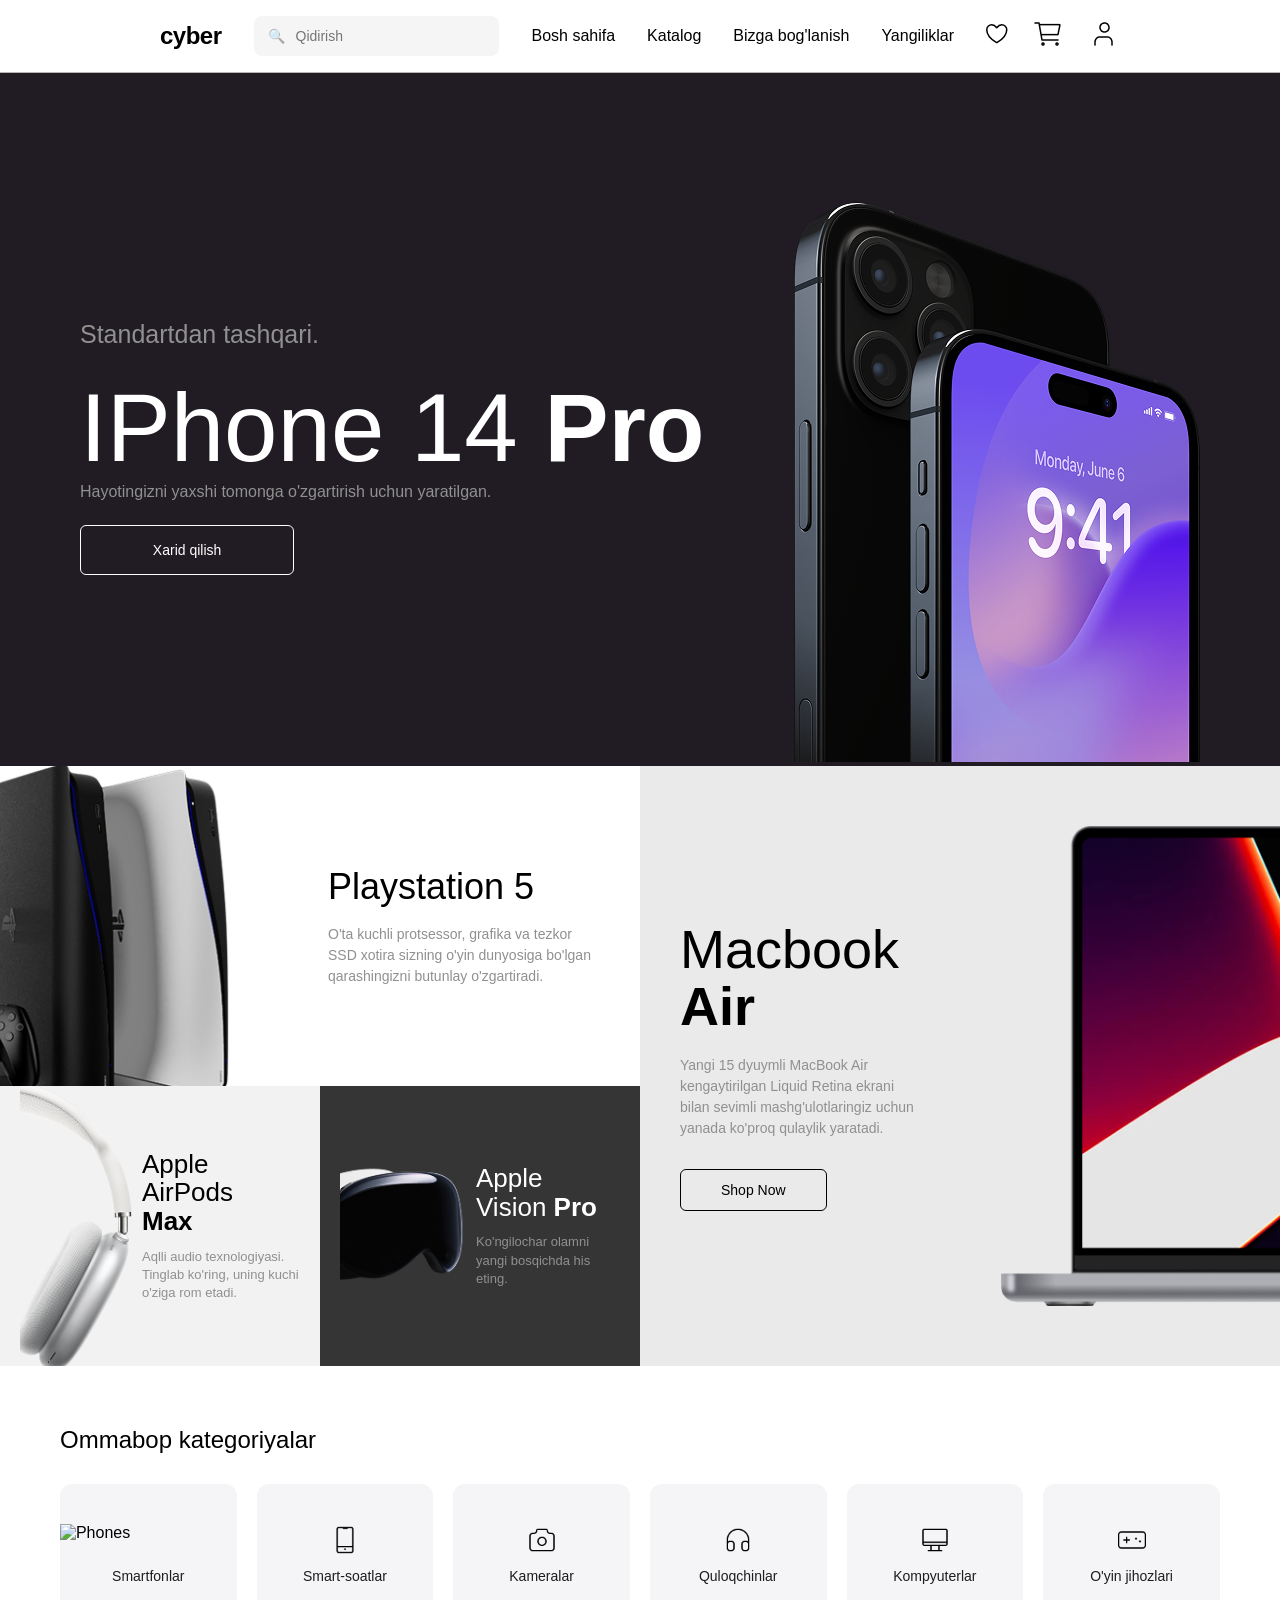
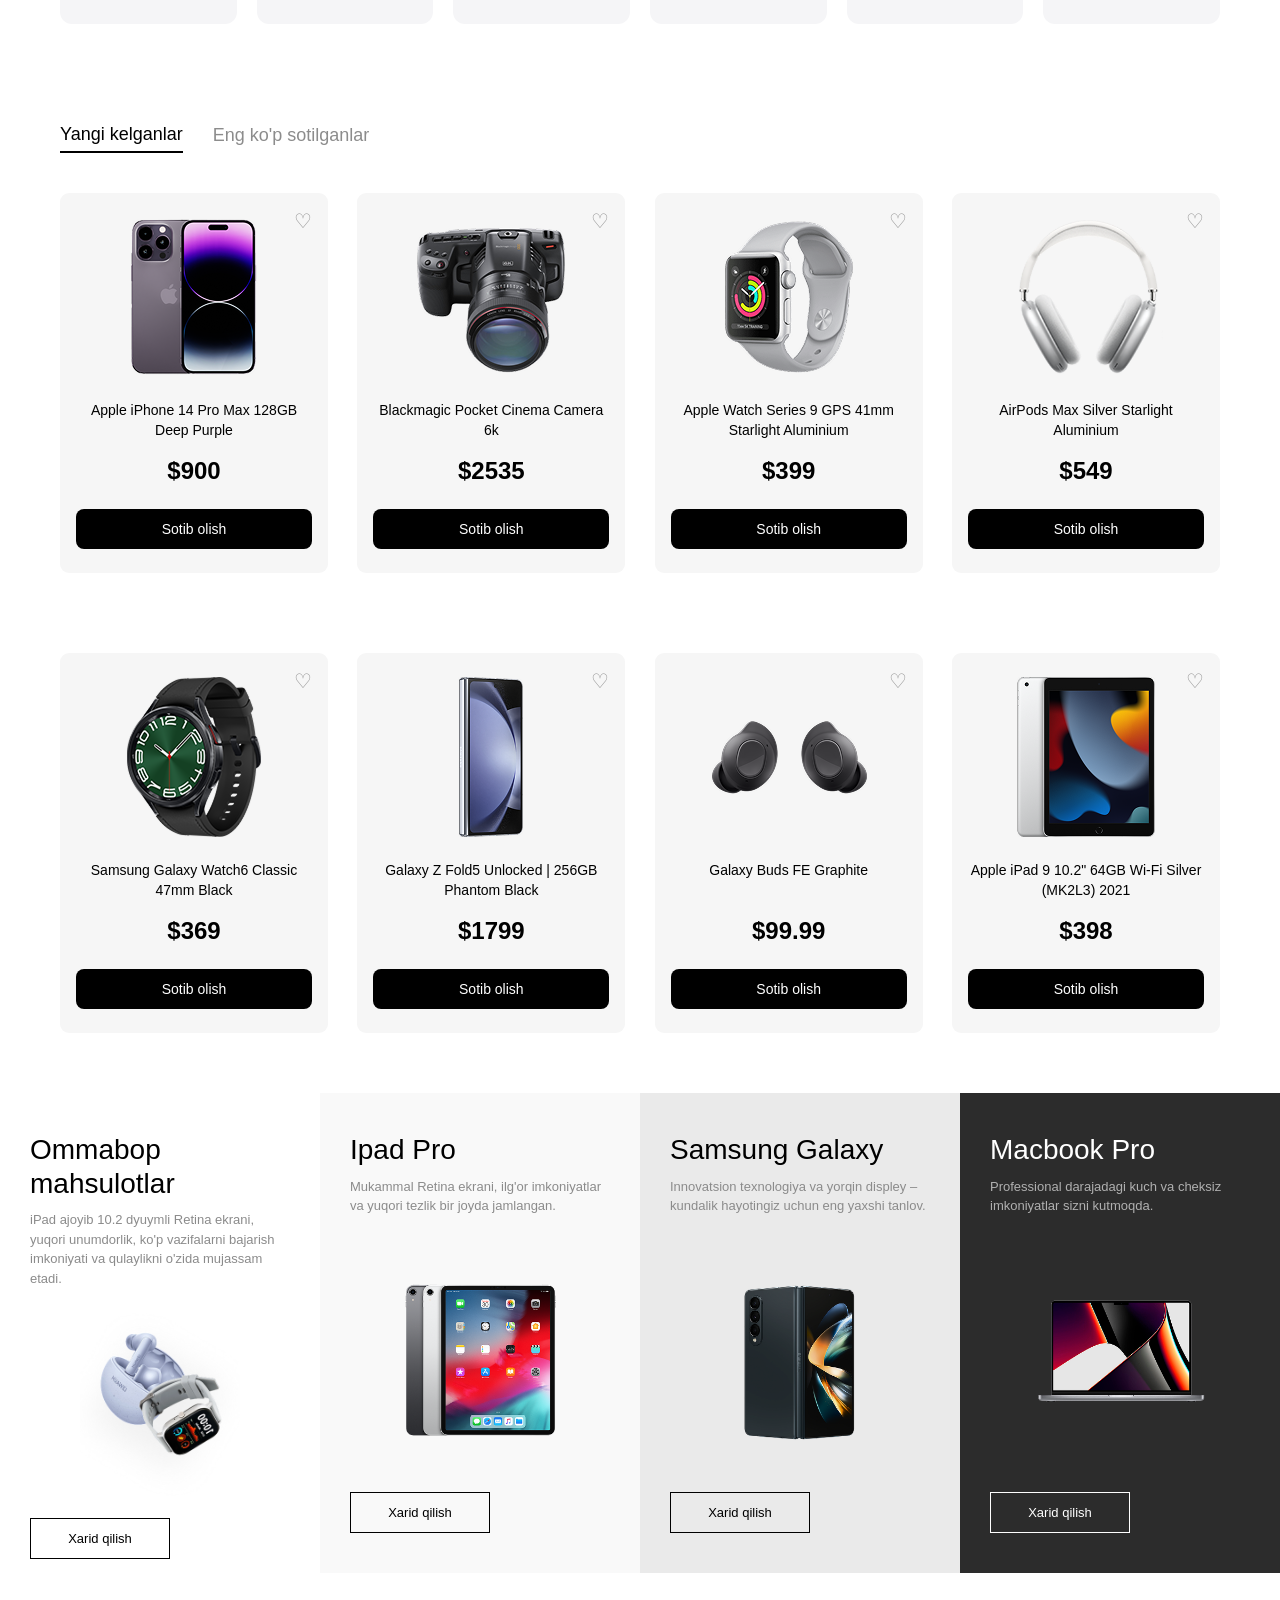
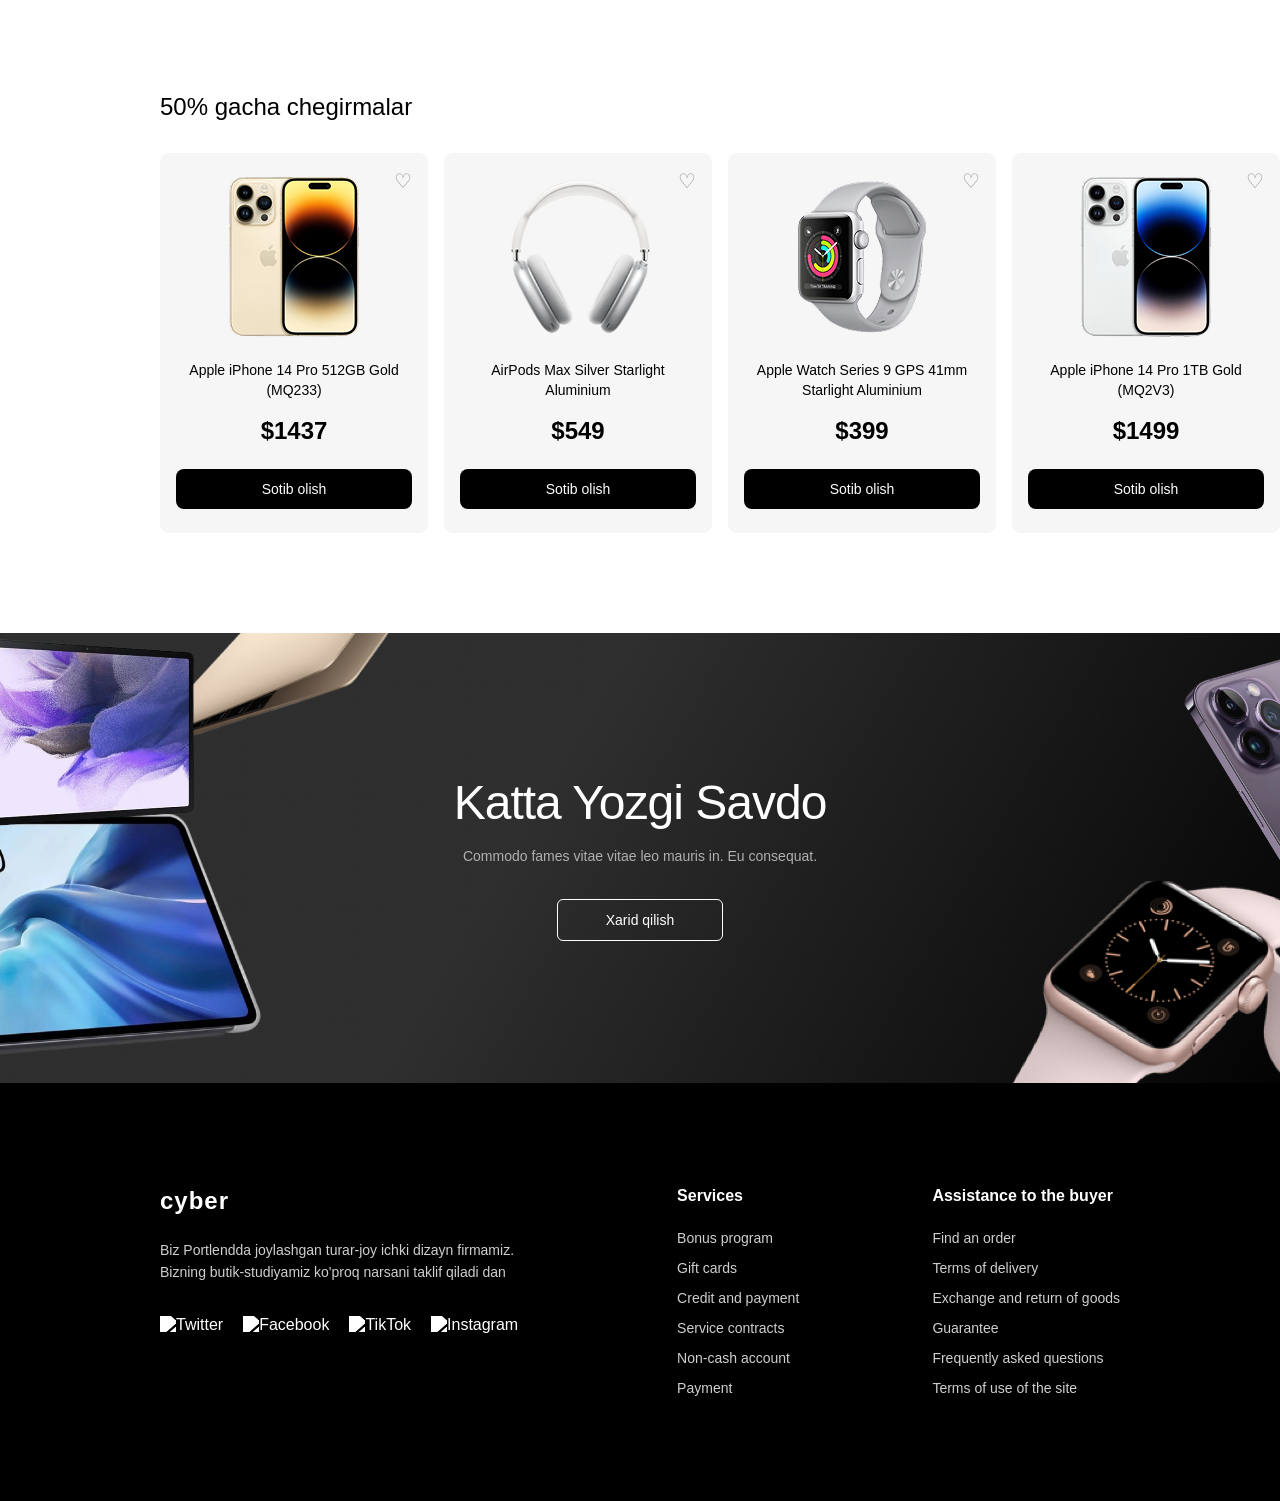
==== commit 36757004: "loiha" ====
--- a/index.html
+++ b/index.html
@@ -116,7 +116,7 @@
                         <span>Smartfonlar</span>
                     </div>
                     <div class="category-card">
-                        <img src="./images/Smart Watches.png" alt="Smart Watches">
+                        <img src="./images/Phones.png" alt="Smart Watches">
                         <span>Smart-soatlar</span>
                     </div>
                     <div class="category-card">
@@ -208,7 +208,7 @@
                         <h3 class="product-title">Samsung Galaxy Watch6 Classic 47mm Black</h3>
                         <div class="product-price">$369</div>
                         <form action="./products.html">
-                            <button type="submit" class="buy-btn">Buy Now</button>
+                            <button type="submit" class="buy-btn">Sotib olish</button>
                         </form>
                     </div>
                     <div class="product-card">
@@ -219,7 +219,7 @@
                         <h3 class="product-title">Galaxy Z Fold5 Unlocked | 256GB Phantom Black</h3>
                         <div class="product-price">$1799</div>
                         <form action="./products.html">
-                            <button type="submit" class="buy-btn">Buy Now</button>
+                            <button type="submit" class="buy-btn">Sotib olish</button>
                         </form>
                     </div>
                     <div class="product-card">
@@ -230,7 +230,7 @@
                         <h3 class="product-title">Galaxy Buds FE Graphite</h3>
                         <div class="product-price">$99.99</div>
                         <form action="./products.html">
-                            <button type="submit" class="buy-btn">Buy Now</button>
+                            <button type="submit" class="buy-btn">Sotib olish</button>
                         </form>
                     </div>
                     <div class="product-card">
@@ -241,7 +241,7 @@
                         <h3 class="product-title">Apple iPad 9 10.2" 64GB Wi-Fi Silver (MK2L3) 2021</h3>
                         <div class="product-price">$398</div>
                         <form action="./products.html">
-                            <button type="submit" class="buy-btn">Buy Now</button>
+                            <button type="submit" class="buy-btn">Sotib olish</button>
                         </form>
                     </div>
 
@@ -363,7 +363,7 @@
         <section class="summer-sale-section">
             <div class="summer-sale-container">
                 <div class="summer-sale-content">
-                    <h2 class="summer-sale-title">Big Summer Sale</h2>
+                    <h2 class="summer-sale-title">Katta Yozgi Savdo</h2>
                     <p class="summer-sale-desc">Commodo fames vitae vitae leo mauris in. Eu consequat.</p>
                     <form action="products.html">
                         <button type="submit" class="summer-sale-btn">Xarid qilish</button>
@@ -376,8 +376,8 @@
                 <div class="footer-col-brand">
                     <a href="#" class="footer-logo">cyber</a>
                     <p class="footer-desc">
-                        We are a residential interior design firm located in Portland. Our boutique-studio offers more
-                        than
+                        Biz Portlendda joylashgan turar-joy ichki dizayn firmamiz. Bizning butik-studiyamiz ko'proq narsani taklif qiladi
+                        dan
                     </p>
                     <div class="social-links">
                         <a href="#" class="social-icon"><img src="./images/twitter.png" alt="Twitter"></a>
